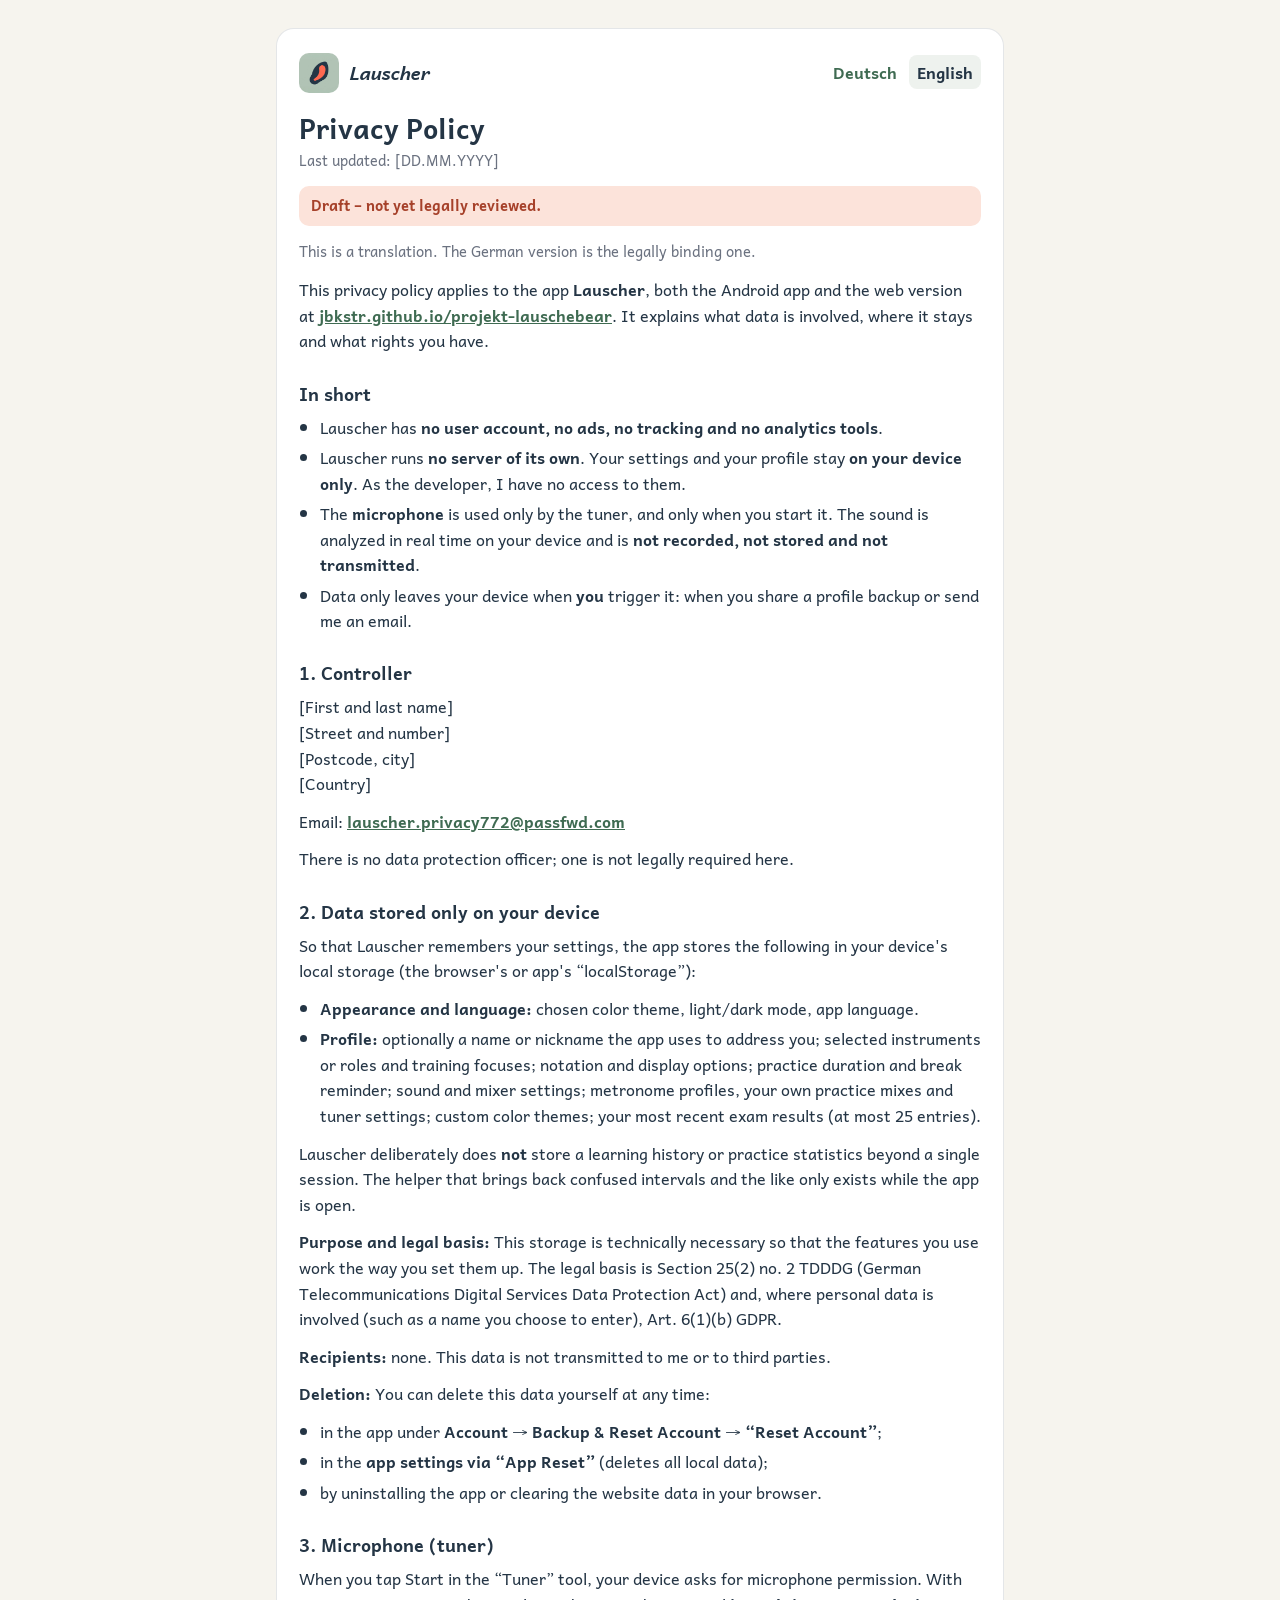
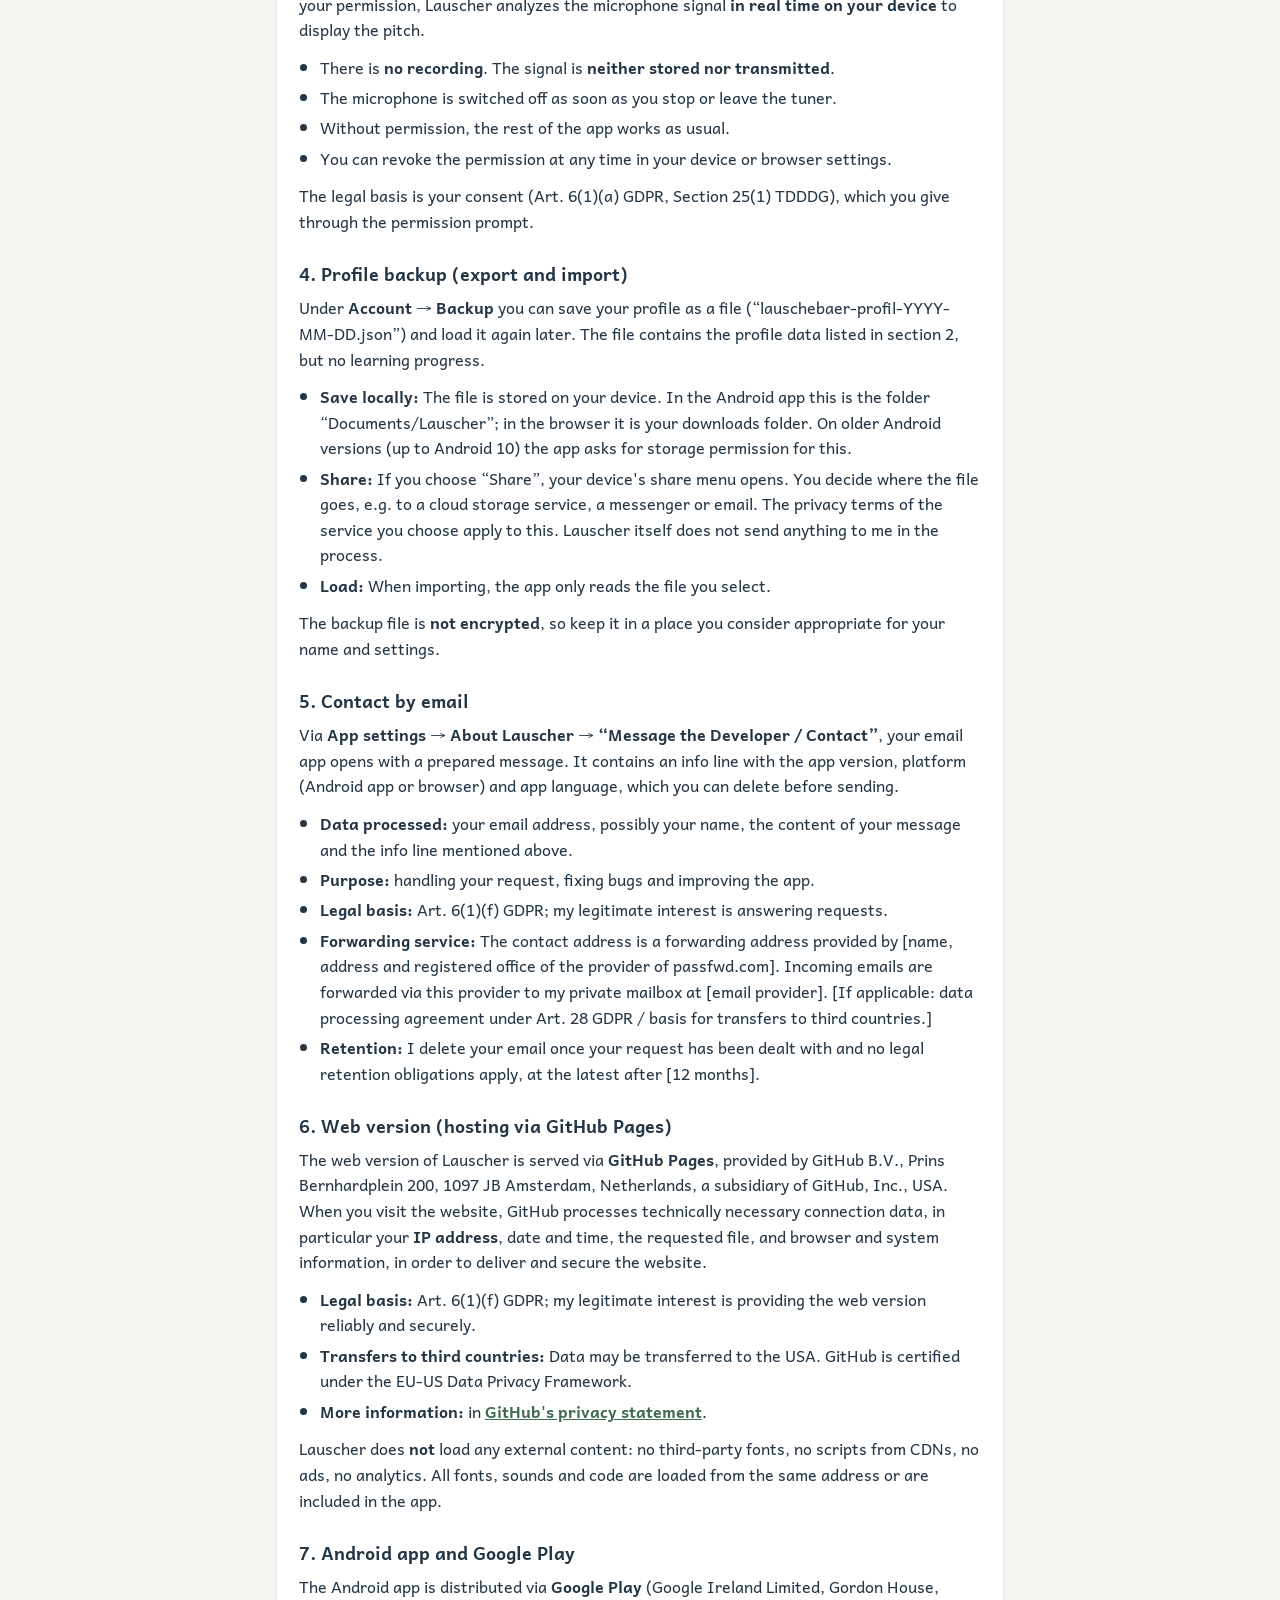
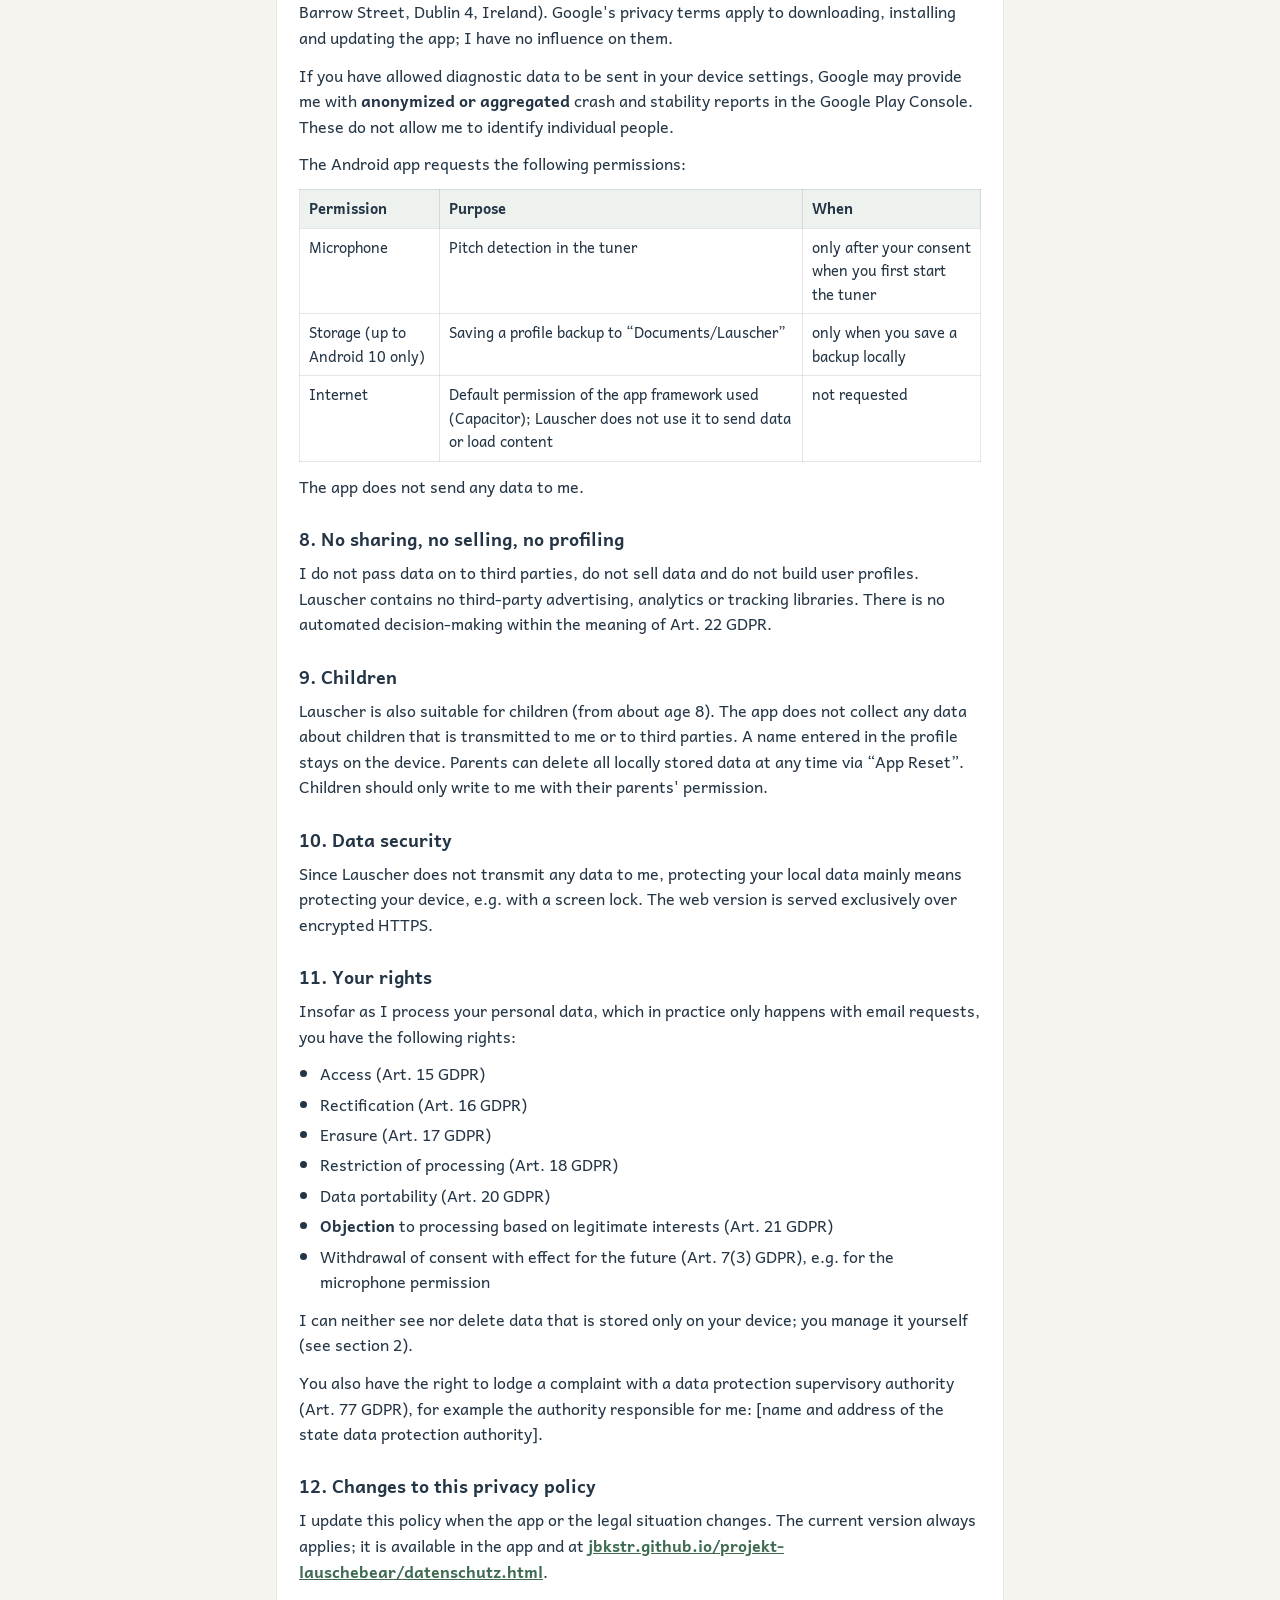
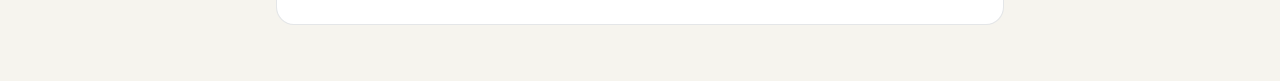
==== datenschutz.html @ 9bf48a4d "feat: Datenschutzerklärung in App und als öffentliche Seite (Entwurf) - legal.js als einzige Textque" ====
<!DOCTYPE html>
<html lang="de">
<head>
  <meta charset="utf-8">
  <meta name="viewport" content="width=device-width, initial-scale=1">
  <title>Datenschutzerklärung – Lauscher</title>
  <meta name="description" content="Datenschutzerklärung der App Lauscher (Gehörbildung & Musiktheorie).">
  <!-- Öffentliche Fassung der Datenschutzerklärung (Adresse für Google Play Console / App Store Connect).
       Der Text kommt aus legal.js – dieselbe Quelle wie in der App. -->
  <style>
    @font-face {
      font-family: "Andika";
      src: url("fonts/Andika/Andika-Regular.ttf") format("truetype");
      font-weight: 100 549;
      font-style: normal;
      font-display: swap;
    }
    @font-face {
      font-family: "Andika";
      src: url("fonts/Andika/Andika-Bold.ttf") format("truetype");
      font-weight: 550 1000;
      font-style: normal;
      font-display: swap;
    }
    @font-face {
      font-family: "Andika";
      src: url("fonts/Andika/Andika-BoldItalic.ttf") format("truetype");
      font-weight: 550 1000;
      font-style: italic;
      font-display: swap;
    }
    :root {
      --bg: #F6F4EE;
      --card: #FFFFFF;
      --ink: #243545;
      --muted: #6B7280;
      --accent: #3F6B52;
      --border: rgba(36, 53, 69, 0.12);
      --draft-bg: #FCE3DA;
      --draft-ink: #A6412A;
      --head-bg: #EEF2EE;
    }
    @media (prefers-color-scheme: dark) {
      :root {
        --bg: #161B22;
        --card: #1F2630;
        --ink: #E6E9EE;
        --muted: #A3ABB8;
        --accent: #9CC9AC;
        --border: rgba(230, 233, 238, 0.14);
        --draft-bg: #4A2A22;
        --draft-ink: #FFB8A3;
        --head-bg: #263040;
      }
    }
    * { box-sizing: border-box; }
    body {
      margin: 0;
      background: var(--bg);
      color: var(--ink);
      font-family: "Andika", system-ui, sans-serif;
      font-size: 16px;
      line-height: 1.6;
    }
    main {
      max-width: 760px;
      margin: 0 auto;
      padding: 28px 16px 56px;
    }
    .card {
      background: var(--card);
      border: 1px solid var(--border);
      border-radius: 18px;
      padding: 24px 22px 28px;
    }
    .top {
      display: flex;
      align-items: center;
      justify-content: space-between;
      gap: 12px;
      margin-bottom: 18px;
      flex-wrap: wrap;
    }
    .brand {
      display: flex;
      align-items: center;
      gap: 10px;
      font-weight: 700;
      font-style: italic;
      font-size: 1.15rem;
    }
    .brand img {
      width: 40px;
      height: 40px;
      border-radius: 10px;
    }
    .lang-switch a {
      color: var(--accent);
      font-weight: 700;
      text-decoration: none;
      padding: 4px 8px;
      border-radius: 8px;
    }
    .lang-switch a[aria-current="true"] {
      background: var(--head-bg);
      color: var(--ink);
    }
    h1 { margin: 0 0 4px; font-size: 1.7rem; line-height: 1.25; }
    .meta { margin: 0 0 14px; color: var(--muted); font-size: 0.9rem; }
    .draft {
      margin: 0 0 14px;
      padding: 8px 12px;
      border-radius: 10px;
      background: var(--draft-bg);
      color: var(--draft-ink);
      font-weight: 700;
      font-size: 0.92rem;
    }
    .note { margin: 0 0 14px; color: var(--muted); font-size: 0.92rem; }
    .legal-doc h3 { margin: 1.6rem 0 0.4rem; font-size: 1.12rem; }
    .legal-doc p, .legal-doc ul { margin: 0 0 0.75rem; }
    .legal-doc ul { padding-inline-start: 1.3rem; }
    .legal-doc li { margin-bottom: 0.3rem; }
    .legal-doc a { color: var(--accent); font-weight: 700; overflow-wrap: anywhere; }
    .legal-table-wrap { overflow-x: auto; margin: 0 0 0.75rem; }
    .legal-doc table { width: 100%; border-collapse: collapse; font-size: 0.92rem; overflow-wrap: normal; }
    .legal-doc th, .legal-doc td { -webkit-hyphens: auto; hyphens: auto; }
    .legal-doc th, .legal-doc td {
      padding: 7px 9px;
      border: 1px solid var(--border);
      text-align: start;
      vertical-align: top;
    }
    .legal-doc th { background: var(--head-bg); }
    noscript p { color: var(--draft-ink); font-weight: 700; }
  </style>
</head>
<body>
  <main>
    <div class="card">
      <div class="top">
        <div class="brand"><img src="icons/app-icon.jpg" alt="" width="40" height="40"><span>Lauscher</span></div>
        <nav class="lang-switch" aria-label="Sprache / Language">
          <a href="?lang=de" data-lang="de">Deutsch</a>
          <a href="?lang=en" data-lang="en">English</a>
        </nav>
      </div>
      <h1 id="legalTitle">Datenschutzerklärung</h1>
      <p id="legalMeta" class="meta"></p>
      <p id="legalDraft" class="draft" hidden></p>
      <p id="legalLangNotice" class="note" hidden></p>
      <div id="legalContent" class="legal-doc">
        <noscript><p>Bitte JavaScript aktivieren, um die Datenschutzerklärung anzuzeigen. / Please enable JavaScript to view the privacy policy.</p></noscript>
      </div>
    </div>
  </main>

  <script src="legal.js"></script>
  <script>
    (function () {
      var params = new URLSearchParams(window.location.search);
      var requested = params.get("lang");
      var browserLang = (navigator.language || "de").slice(0, 2).toLowerCase();
      var lang = requested === "en" || requested === "de" ? requested : (browserLang === "de" ? "de" : "en");
      var doc = getLegalDocument("privacy", lang);
      if (!doc) return;
      document.documentElement.lang = doc.lang;
      document.title = doc.title + " – Lauscher";
      document.getElementById("legalTitle").textContent = doc.title;
      document.getElementById("legalMeta").textContent = doc.updated;
      var draft = document.getElementById("legalDraft");
      draft.textContent = doc.draftNotice || "";
      draft.hidden = !doc.isDraft;
      var langNotice = document.getElementById("legalLangNotice");
      langNotice.textContent = doc.langNotice || "";
      langNotice.hidden = !doc.langNotice;
      document.getElementById("legalContent").innerHTML = doc.html;
      document.querySelectorAll(".lang-switch a").forEach(function (a) {
        a.setAttribute("aria-current", String(a.dataset.lang === doc.lang));
      });
    })();
  </script>
</body>
</html>
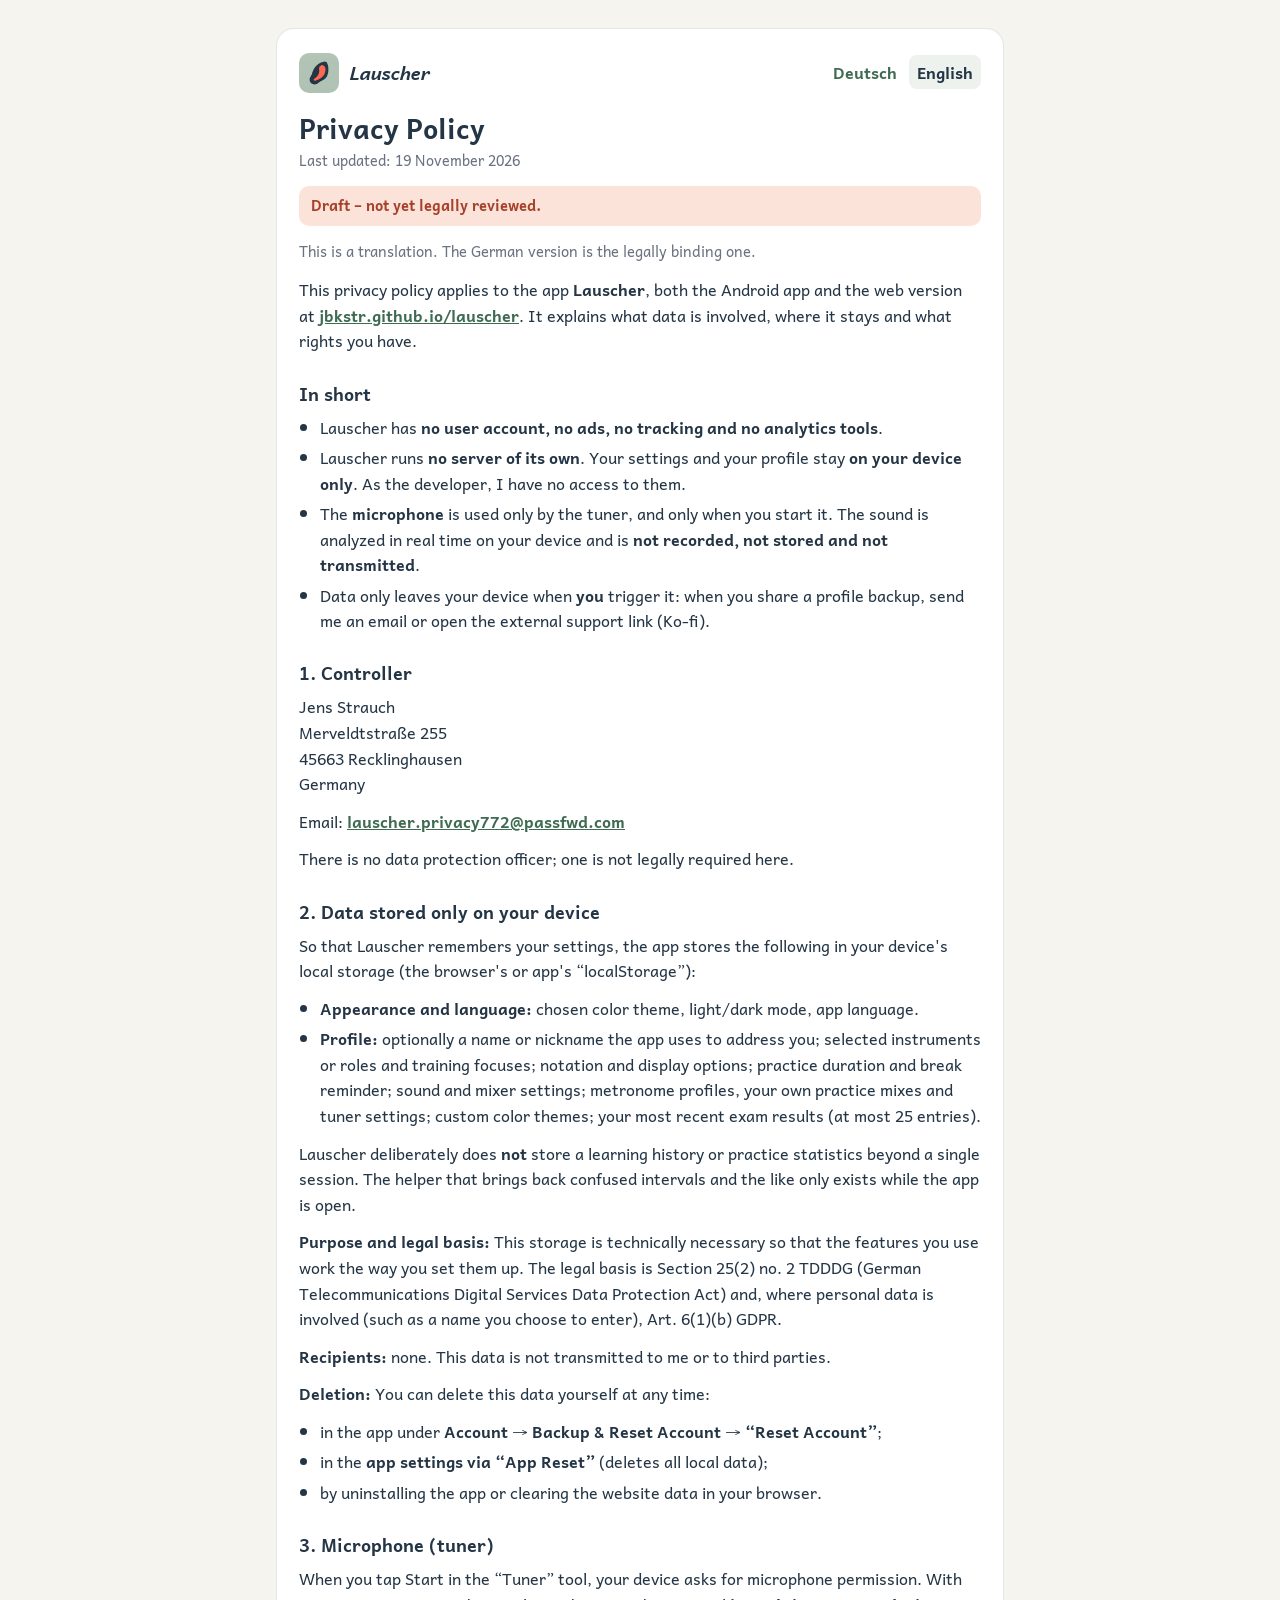
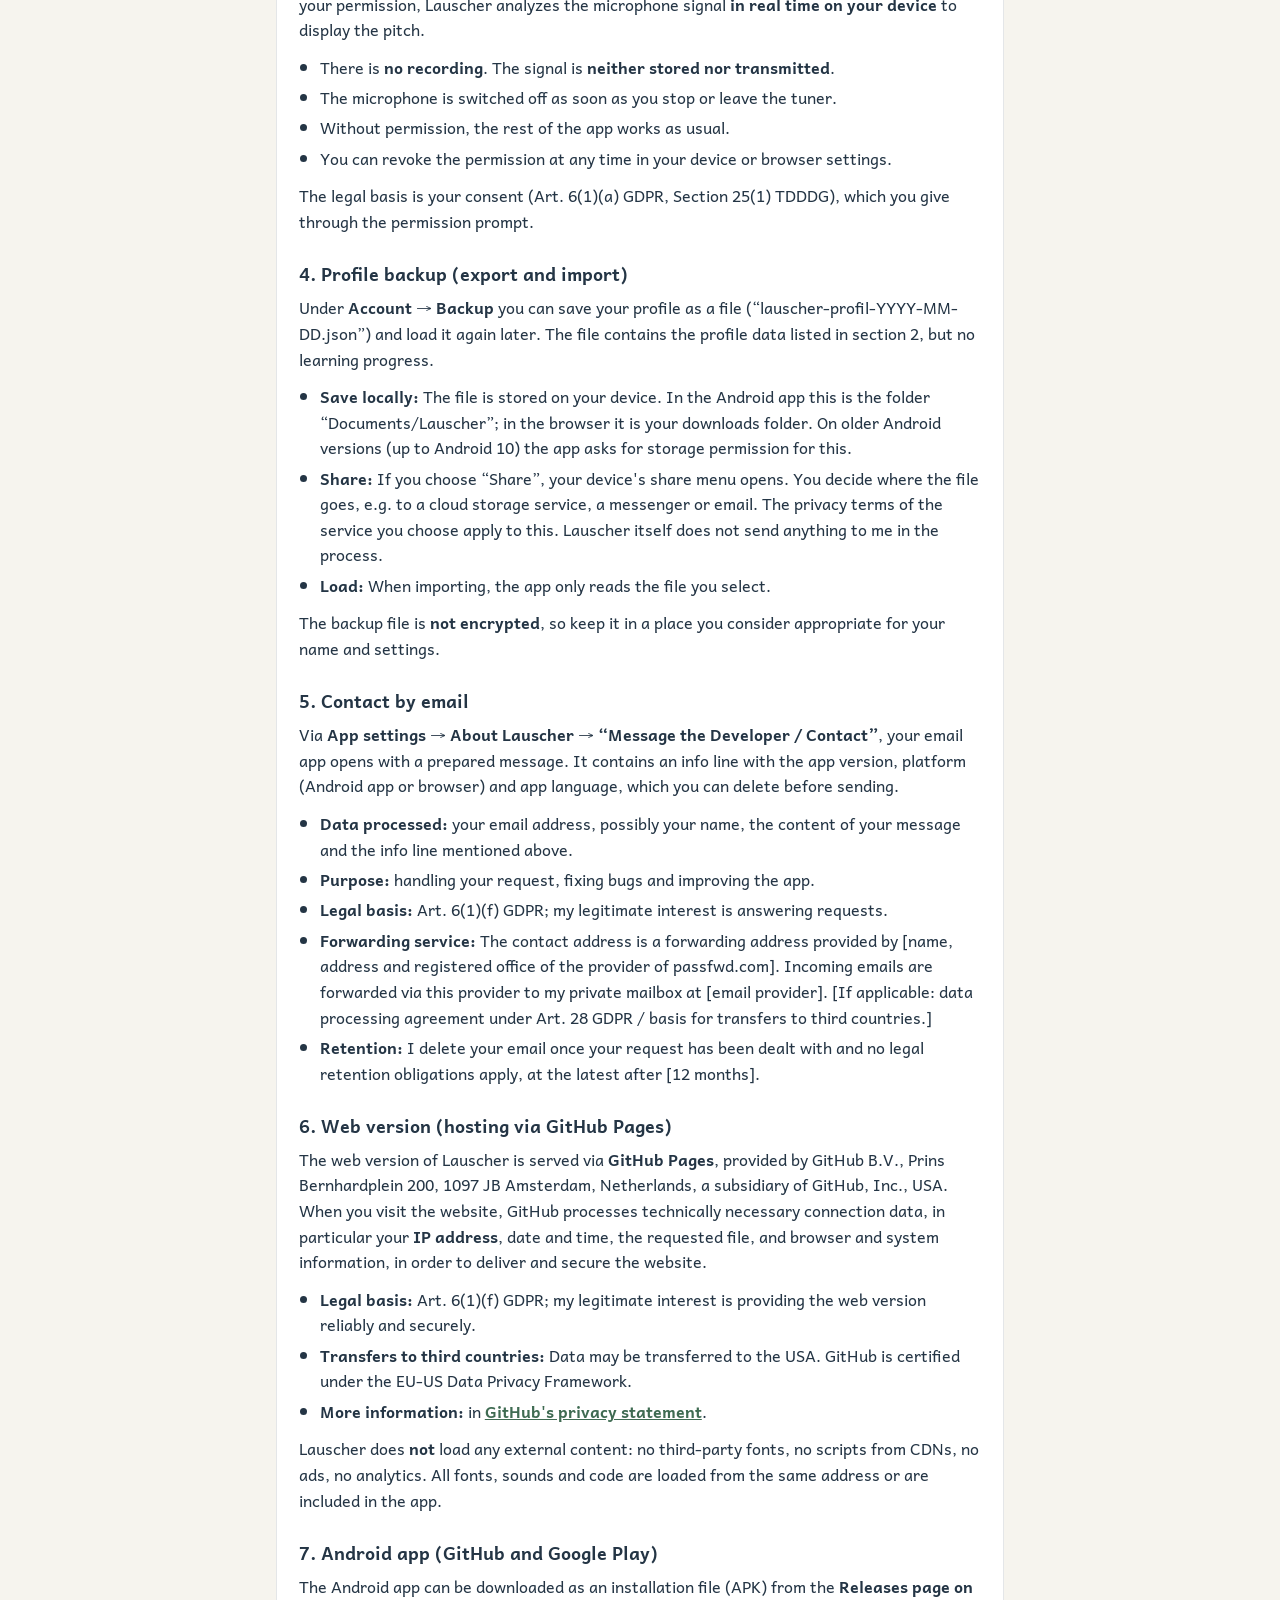
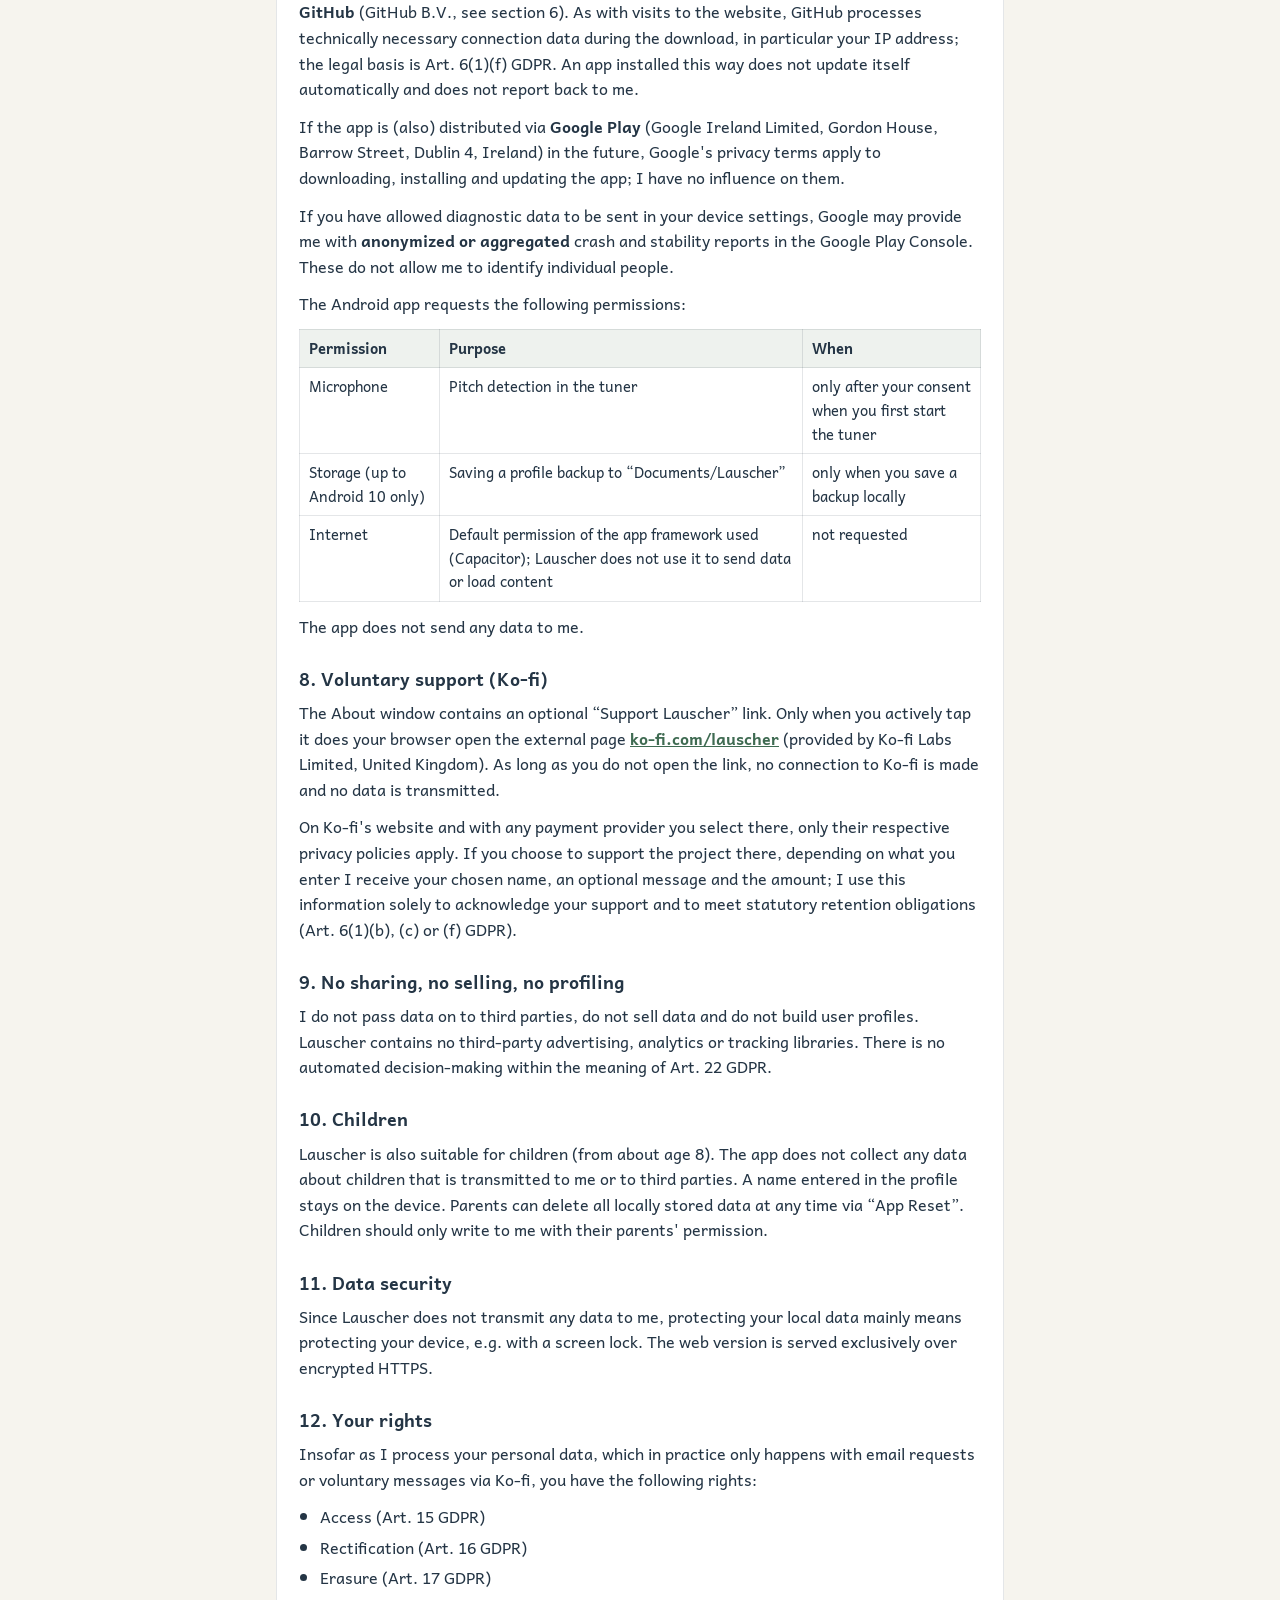
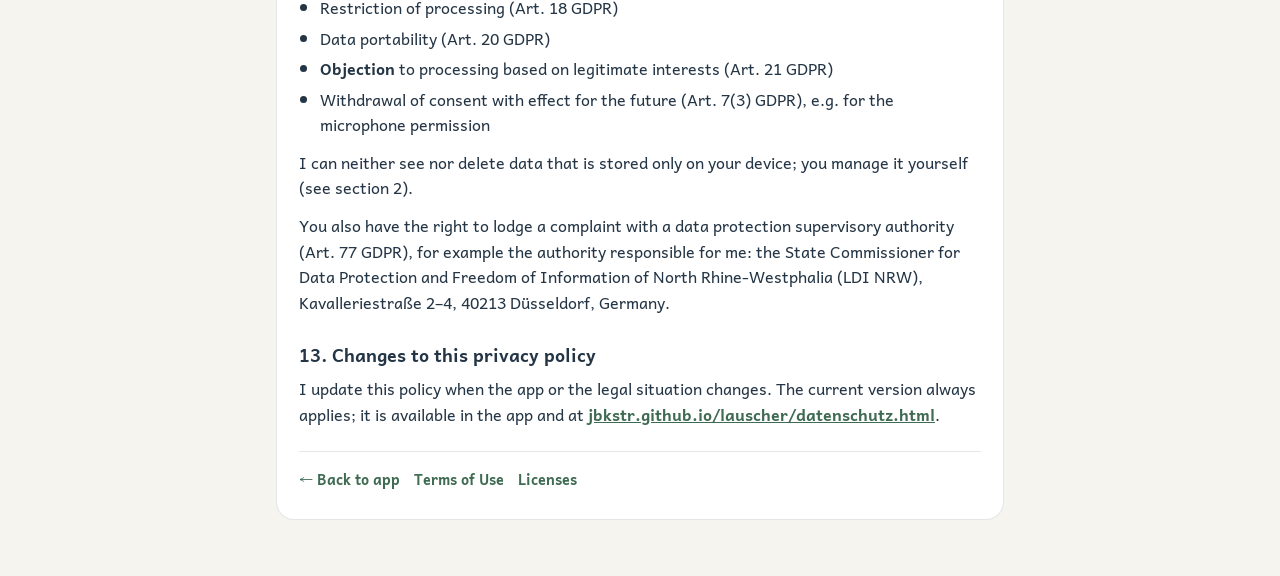
==== commit 228a8087: "feat: Über-Fenster – Nutzungsbedingungen, Lizenzen & Ko-fi-Unterstützung - Nutzungsbedingungen (DE m" ====
--- a/datenschutz.html
+++ b/datenschutz.html
@@ -132,6 +132,21 @@
       vertical-align: top;
     }
     .legal-doc th { background: var(--head-bg); }
+    .legal-footer {
+      margin-top: 24px;
+      padding-top: 16px;
+      border-top: 1px solid var(--border);
+      display: flex;
+      flex-wrap: wrap;
+      gap: 14px;
+      font-size: 0.9rem;
+    }
+    .legal-footer a {
+      color: var(--accent);
+      font-weight: 700;
+      text-decoration: none;
+    }
+    .legal-footer a:hover { text-decoration: underline; }
     noscript p { color: var(--draft-ink); font-weight: 700; }
   </style>
 </head>
@@ -152,6 +167,11 @@
       <div id="legalContent" class="legal-doc">
         <noscript><p>Bitte JavaScript aktivieren, um die Datenschutzerklärung anzuzeigen. / Please enable JavaScript to view the privacy policy.</p></noscript>
       </div>
+      <nav class="legal-footer" aria-label="Weitere Seiten">
+        <a id="legalAppLink" href="./">← Zur App</a>
+        <a id="legalSiblingLink" href="nutzungsbedingungen.html">Nutzungsbedingungen</a>
+        <a id="legalLicensesLink" href="lizenzen.html">Lizenzen</a>
+      </nav>
     </div>
   </main>
 
@@ -178,6 +198,20 @@
       document.querySelectorAll(".lang-switch a").forEach(function (a) {
         a.setAttribute("aria-current", String(a.dataset.lang === doc.lang));
       });
+      var appLink = document.getElementById("legalAppLink");
+      var siblingLink = document.getElementById("legalSiblingLink");
+      var licensesLink = document.getElementById("legalLicensesLink");
+      if (doc.lang === "en") {
+        if (appLink) appLink.textContent = "← Back to app";
+        if (siblingLink) {
+          siblingLink.textContent = "Terms of Use";
+          siblingLink.href = "nutzungsbedingungen.html?lang=en";
+        }
+        if (licensesLink) {
+          licensesLink.textContent = "Licenses";
+          licensesLink.href = "lizenzen.html?lang=en";
+        }
+      }
     })();
   </script>
 </body>
